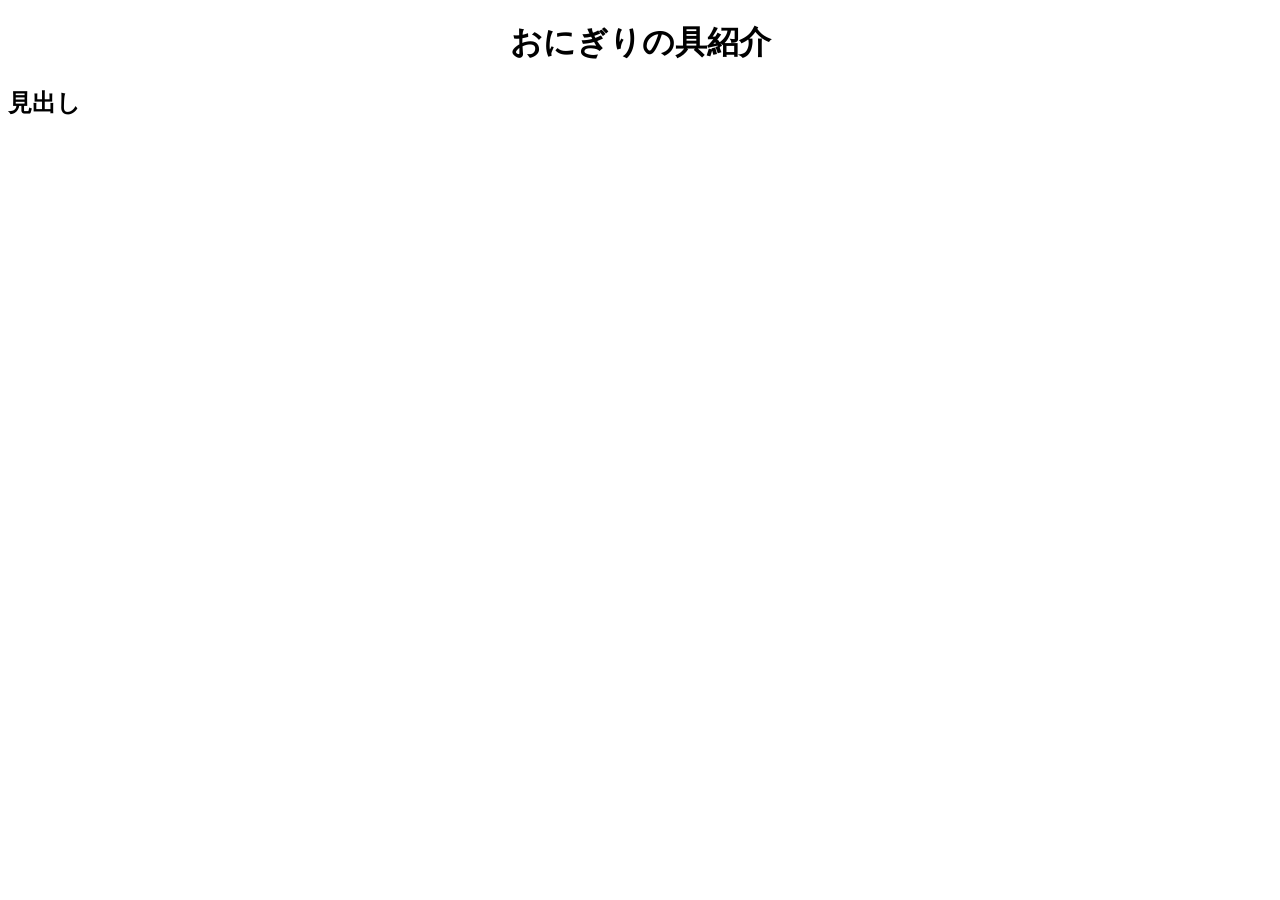
==== index.html @ 4bd6add8 "change file name" ====
<!DOCTYPE html>
<html lang="ja">
<head>
    <meta charset="UTF-8">
    <link rel="stylesheet" type="text/css" href="css/index.css">
    <title>おにぎり紹介</title>
</head>
<body>
    <h1>おにぎりの具紹介</h1>
    <!--画像をつける-->
    <h2>見出し</h2>
    <!--それぞれの具の写真とサイトへのリンクを貼る-->
</body>
</html>
---- css/index.css ----
h1 {
    text-align: center;
}
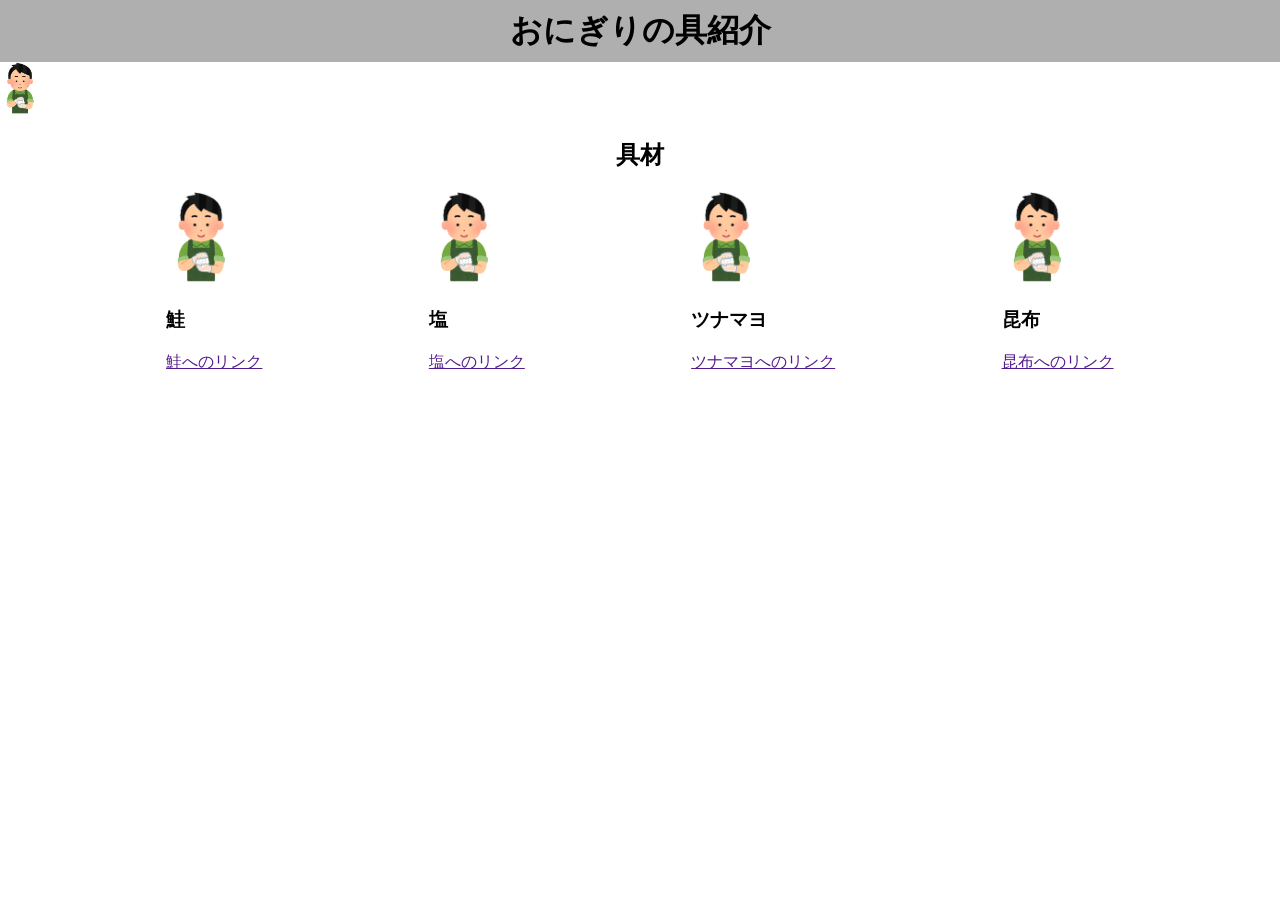
==== commit d4a29c55: "Create index format 最初に表示されるページの簡単なレイアウトを作成しました" ====
--- a/index.html
+++ b/index.html
@@ -6,9 +6,36 @@
     <title>おにぎり紹介</title>
 </head>
 <body>
+    <header>
     <h1>おにぎりの具紹介</h1>
-    <!--画像をつける-->
-    <h2>見出し</h2>
-    <!--それぞれの具の写真とサイトへのリンクを貼る-->
+    </header>
+    <div class="slideshow">
+        <!-- この中に画像を複数並べてスライドショーみたいに表示したい -->
+        <img src="img/cooking_onigiri_man_tebukuro.png" alt="写真">
+    </div>
+    <h2>具材</h2>
+    <div class="guide">
+        <div class="guzai">
+            <img src="img/cooking_onigiri_man_tebukuro.png" alt="写真">
+            <h3>鮭</h3>
+            <p><a href="">鮭へのリンク</a></p>
+        </div>
+        <div class="guzai">
+            <img src="img/cooking_onigiri_man_tebukuro.png" alt="写真">
+            <h3>塩</h3>
+            <p><a href="">塩へのリンク</a></p>
+        </div>
+        <div class="guzai">
+            <img src="img/cooking_onigiri_man_tebukuro.png" alt="写真">
+            <h3>ツナマヨ</h3>
+            <p><a href="">ツナマヨへのリンク</a></p>
+        </div>
+        <div class="guzai">
+            <img src="img/cooking_onigiri_man_tebukuro.png" alt="写真">
+            <h3>昆布</h3>
+            <p><a href="">昆布へのリンク</a></p>
+        </div>
+    </div>
+
 </body>
 </html>
--- a/css/index.css
+++ b/css/index.css
@@ -1,3 +1,29 @@
-h1 {
+/* htmlデフォルトの余白を削除 */
+body {
+    margin: 0;
+    padding: 0;
+}
+
+header h1{
     text-align: center;
+    background-color: rgb(175, 175, 175);
+    padding: 9px;
+    margin: 0;
+}
+
+.slideshow img{
+    width: 40px;
+}
+
+h2 {
+    text-align: center;
+}
+
+.guide {
+    display: flex;
+    justify-content: space-evenly;
+}
+
+.guzai img {
+    width: 70px;
 }
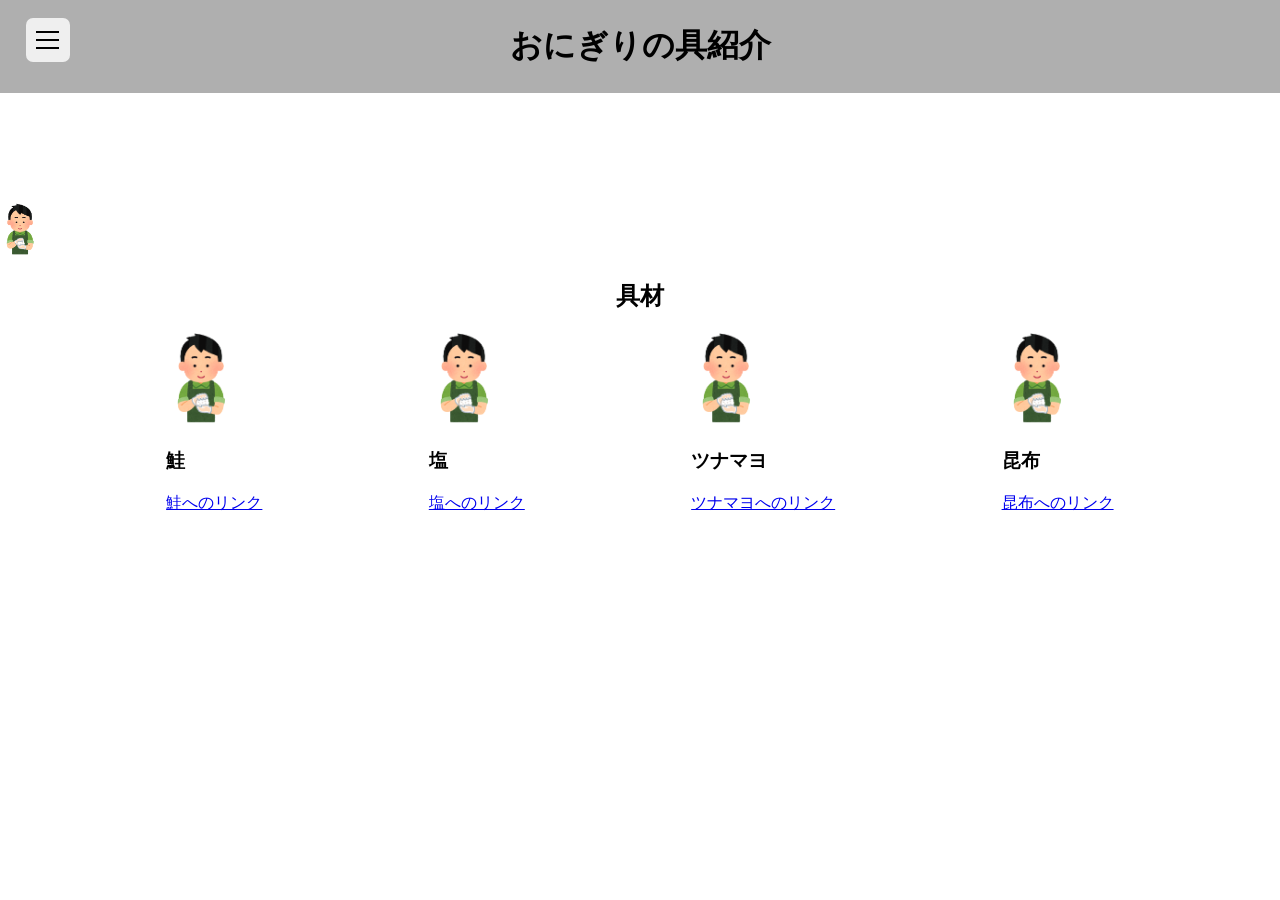
==== commit b922306a: "Delete html folder" ====
--- a/index.html
+++ b/index.html
@@ -7,8 +7,24 @@
 </head>
 <body>
     <header>
-    <h1>おにぎりの具紹介</h1>
+        <h1>おにぎりの具紹介</h1>
     </header>
+    <button id="burger">
+        <span></span>
+        <span></span>
+        <span></span>
+    </button>
+    <nav id="menu">
+        <ul>
+            <li><a href="index.html">ホーム</a></li>
+            <li><a href="salmon.html">鮭</a></li>
+            <li><a href="salt.html">塩</a></li>
+            <li><a href="tunamayo.html">ツナマヨ</a></li>
+            <li><a href="kelp.html">昆布</a></li>
+        </ul>
+    </nav>
+
+    <main>
     <div class="slideshow">
         <!-- この中に画像を複数並べてスライドショーみたいに表示したい -->
         <img src="img/cooking_onigiri_man_tebukuro.png" alt="写真">
@@ -18,24 +34,25 @@
         <div class="guzai">
             <img src="img/cooking_onigiri_man_tebukuro.png" alt="写真">
             <h3>鮭</h3>
-            <p><a href="">鮭へのリンク</a></p>
+            <p><a href="salmon.html">鮭へのリンク</a></p>
         </div>
         <div class="guzai">
             <img src="img/cooking_onigiri_man_tebukuro.png" alt="写真">
             <h3>塩</h3>
-            <p><a href="">塩へのリンク</a></p>
+            <p><a href="salt.html">塩へのリンク</a></p>
         </div>
         <div class="guzai">
             <img src="img/cooking_onigiri_man_tebukuro.png" alt="写真">
             <h3>ツナマヨ</h3>
-            <p><a href="">ツナマヨへのリンク</a></p>
+            <p><a href="tunamayo.html">ツナマヨへのリンク</a></p>
         </div>
         <div class="guzai">
             <img src="img/cooking_onigiri_man_tebukuro.png" alt="写真">
             <h3>昆布</h3>
-            <p><a href="">昆布へのリンク</a></p>
+            <p><a href="kelp.html">昆布へのリンク</a></p>
         </div>
     </div>
-
+    </main>
+    <script src="app.js"></script>
 </body>
 </html>
--- a/css/index.css
+++ b/css/index.css
@@ -4,11 +4,113 @@
     padding: 0;
 }
 
-header h1{
+header {
+    background-color: rgb(175, 175, 175);
+    padding: 3px;
+    margin: 0;
+}
+
+header h1 {
     text-align: center;
-    background-color: rgb(175, 175, 175);
-    padding: 9px;
-    margin: 0;
+}
+
+/* ハンバーガーボタンのスタイル */
+#burger {
+    display: grid;
+    position: fixed;
+    border-radius: 7px;
+    top: 2%;
+    left: 2%;
+    z-index: 200;
+    place-items: center;
+    width: 44px;
+    aspect-ratio: 1;
+    border: none;
+    z-index: 200;
+}
+
+/* ボタンにカーソルを合わせた時のスタイル */
+#burger:hover {
+    background-color: #ccc;
+    cursor: pointer;
+}
+
+/* ボタン内の横線作成 */
+#burger span {
+    display: block;
+    background-color: #000;
+    width: 70%;
+    height: 2px;
+    grid-area: 1 / 1 / -1 / -1;
+}
+#burger span:nth-child(1) {
+    transition: opacity 0.4s ease;
+}
+        
+#burger span:nth-child(2) {
+    translate: 0 -0.5rem;
+}
+#burger span:nth-child(3) {
+    translate: 0 0.5rem;
+}
+#burger span:nth-child(2),
+#burger span:nth-child(3) {
+    transition: rotate 0.4s ease, translate 0.4s ease;
+}
+
+/* ボタンが押された時のアニメーション */
+#burger.is-active span:nth-child(1) {
+    opacity: 0;
+}
+#burger.is-active span:nth-child(2) {
+    rotate: 45deg;
+    translate: 0 0;
+}
+#burger.is-active span:nth-child(3) {
+    rotate: -45deg;
+    translate: 0 0;
+}
+
+/* メニュー画面 */
+#menu {
+    position: fixed;
+    z-index: 150;
+    top: 0px;
+    width: 100%;
+    height: 100vh;
+    background-color: rgba(51, 51, 51, 0.95);
+    transform: translateY(-100%); /* ボタンが押されていないときは画面外に表示 */
+    transition: transform 0.5s ease;
+}
+
+#menu.is-active {
+    transform: translateY(0);
+}
+
+#menu ul {
+    list-style: none;
+    text-align: center;
+    margin: 100px 0;
+    padding: 0;
+}
+
+#menu a {
+    display: inline-block;
+    padding: 10px 20px;
+    text-decoration: 0;
+    color: #fff;
+    margin: 10px 0;
+    font-size: 25px;
+}
+
+#menu a:hover {
+    color: red;
+    text-decoration: underline;
+    text-underline-offset: 8px;
+}
+
+main {
+    padding-top: 110px;
 }
 
 .slideshow img{
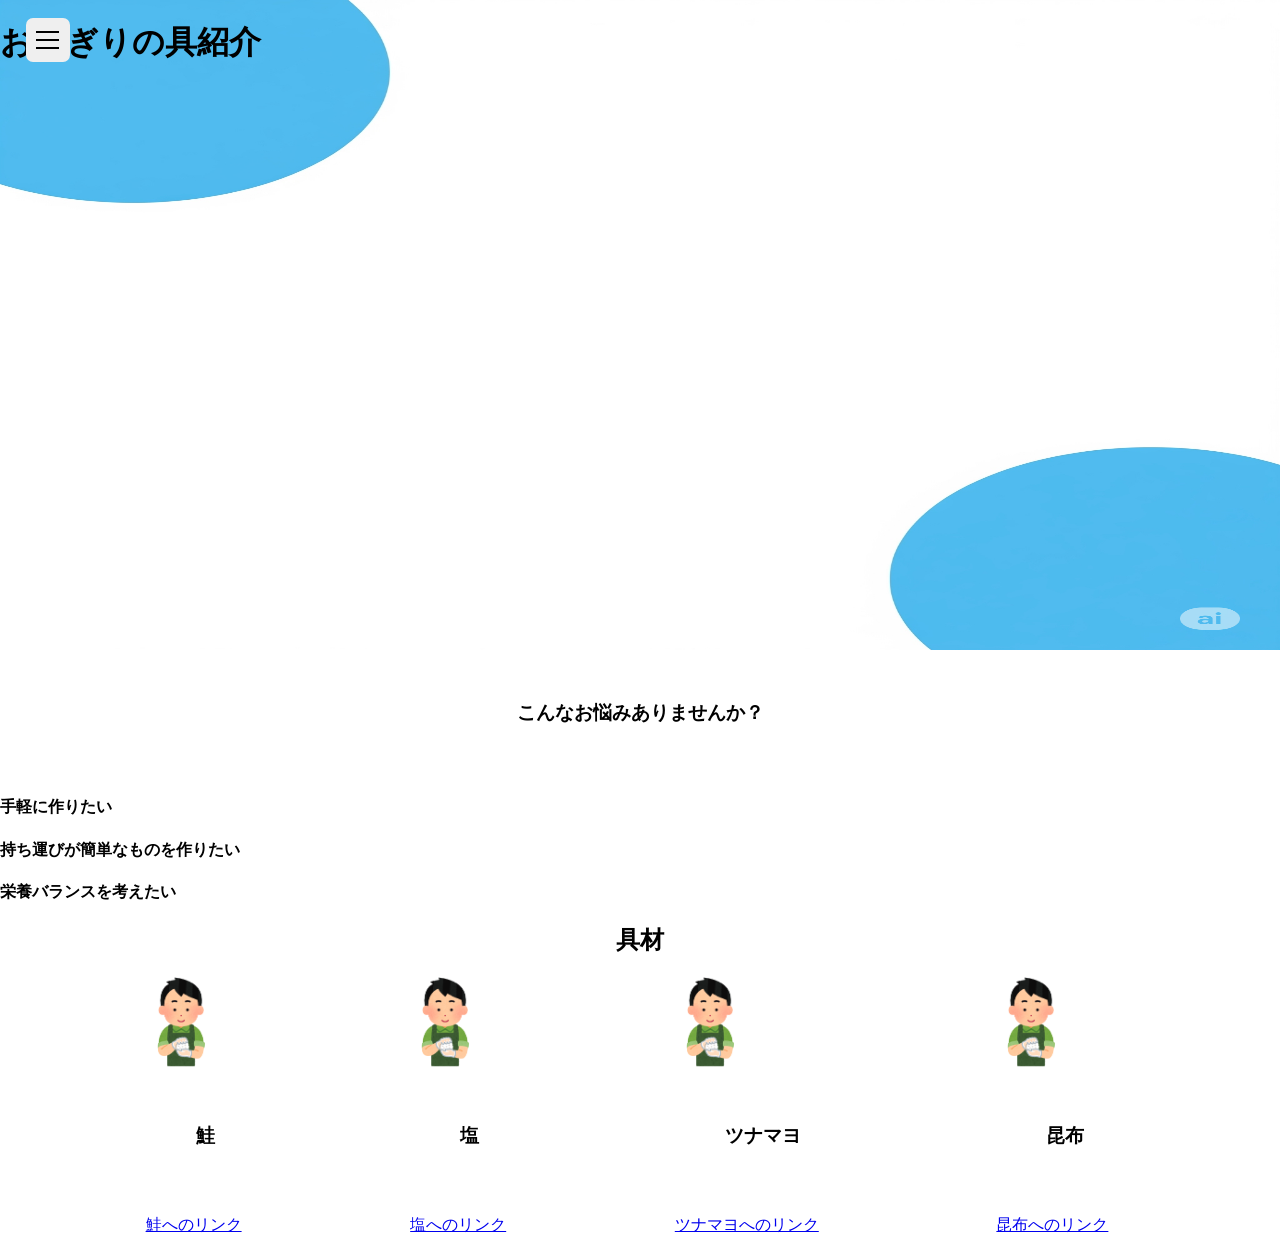
==== commit 27c92399: "Update index ぼろぼろ" ====
--- a/index.html
+++ b/index.html
@@ -25,33 +25,48 @@
     </nav>
 
     <main>
-    <div class="slideshow">
-        <!-- この中に画像を複数並べてスライドショーみたいに表示したい -->
-        <img src="img/cooking_onigiri_man_tebukuro.png" alt="写真">
-    </div>
-    <h2>具材</h2>
-    <div class="guide">
-        <div class="guzai">
-            <img src="img/cooking_onigiri_man_tebukuro.png" alt="写真">
-            <h3>鮭</h3>
-            <p><a href="salmon.html">鮭へのリンク</a></p>
+        <!-- <div class="top-block">
+            <img src="img/32768537_s.jpg" alt="おにぎりの画像">
+        </div> -->
+        <div class="slideshow">
+            <!-- この中に画像を複数並べてスライドショーみたいに表示したい -->
         </div>
-        <div class="guzai">
-            <img src="img/cooking_onigiri_man_tebukuro.png" alt="写真">
-            <h3>塩</h3>
-            <p><a href="salt.html">塩へのリンク</a></p>
+        <div class="intro">
+            <div class="content-bad">
+                <h3>こんなお悩みありませんか？</h3>
+                <div class="content-block">
+                    <h4>手軽に作りたい</h4>
+                </div>
+                <div class="content-block">
+                    <h4>持ち運びが簡単なものを作りたい</h4>
+                </div>
+                <div class="content-block">
+                    <h4>栄養バランスを考えたい</h4>
+                </div>
+            </div>
+        <h2>具材</h2>
+        <div class="guide">
+            <div class="guzai">
+                <img src="img/cooking_onigiri_man_tebukuro.png" alt="写真">
+                <h3>鮭</h3>
+                <p><a href="salmon.html">鮭へのリンク</a></p>
+            </div>
+            <div class="guzai">
+                <img src="img/cooking_onigiri_man_tebukuro.png" alt="写真">
+                <h3>塩</h3>
+                <p><a href="salt.html">塩へのリンク</a></p>
+            </div>
+            <div class="guzai">
+                <img src="img/cooking_onigiri_man_tebukuro.png" alt="写真">
+                <h3>ツナマヨ</h3>
+                <p><a href="tunamayo.html">ツナマヨへのリンク</a></p>
+            </div>
+            <div class="guzai">
+                <img src="img/cooking_onigiri_man_tebukuro.png" alt="写真">
+                <h3>昆布</h3>
+                <p><a href="kelp.html">昆布へのリンク</a></p>
+            </div>
         </div>
-        <div class="guzai">
-            <img src="img/cooking_onigiri_man_tebukuro.png" alt="写真">
-            <h3>ツナマヨ</h3>
-            <p><a href="tunamayo.html">ツナマヨへのリンク</a></p>
-        </div>
-        <div class="guzai">
-            <img src="img/cooking_onigiri_man_tebukuro.png" alt="写真">
-            <h3>昆布</h3>
-            <p><a href="kelp.html">昆布へのリンク</a></p>
-        </div>
-    </div>
     </main>
     <script src="app.js"></script>
 </body>
--- a/css/index.css
+++ b/css/index.css
@@ -5,13 +5,18 @@
 }
 
 header {
+    display: flex;
     background-color: rgb(175, 175, 175);
-    padding: 3px;
+    width: 100%;
+    height: 650px;
     margin: 0;
+    background: url(../img/background_blue.png);
+    background-size: 100% 100%;
+    background-repeat: no-repeat;
 }
 
 header h1 {
-    text-align: center;
+    
 }
 
 /* ハンバーガーボタンのスタイル */
@@ -74,6 +79,10 @@
 /* メニュー画面 */
 #menu {
     position: fixed;
+    display: flex;
+    align-items: center;
+    justify-content: center;
+    overflow-y: auto;
     z-index: 150;
     top: 0px;
     width: 100%;
@@ -90,7 +99,7 @@
 #menu ul {
     list-style: none;
     text-align: center;
-    margin: 100px 0;
+    margin: 0;
     padding: 0;
 }
 
@@ -109,12 +118,36 @@
     text-underline-offset: 8px;
 }
 
+.top-block {
+    margin: 0;
+    padding: 0;
+    display: flex;
+    justify-content: center;
+    
+}
+
+.top-block  img {
+    width: 100%;
+    
+}
+
 main {
-    padding-top: 110px;
 }
 
 .slideshow img{
     width: 40px;
+}
+
+.intro h3{
+    margin: 0;
+    padding: 50px;
+    text-align: center;
+}
+
+
+.content-bad {
+    /* background: url(../img/Gemini_Generated_Image_ajfbmzajfbmzajfb.png); */
+    /* color: #fff; */
 }
 
 h2 {
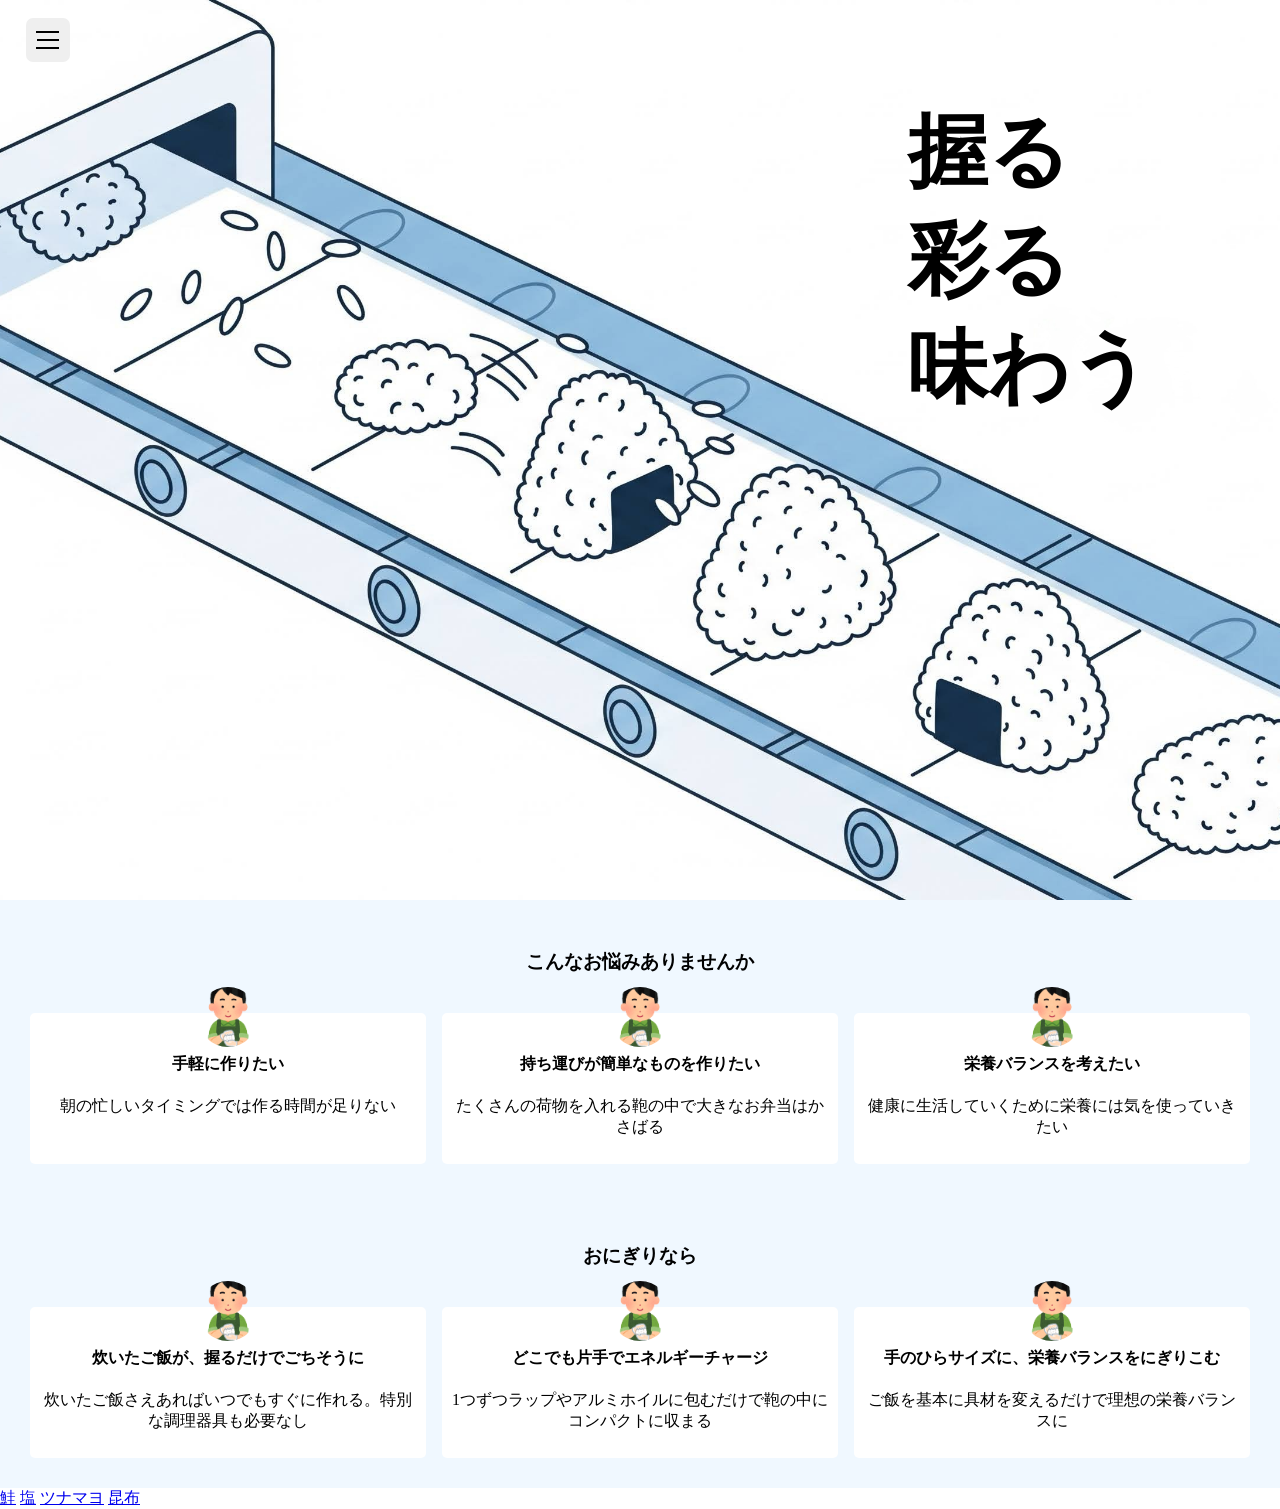
==== commit d8d0e951: "okiba => index" ====
--- a/index.html
+++ b/index.html
@@ -1,73 +1,84 @@
 <!DOCTYPE html>
 <html lang="ja">
-<head>
-    <meta charset="UTF-8">
-    <link rel="stylesheet" type="text/css" href="css/index.css">
-    <title>おにぎり紹介</title>
-</head>
-<body>
-    <header>
-        <h1>おにぎりの具紹介</h1>
-    </header>
-    <button id="burger">
-        <span></span>
-        <span></span>
-        <span></span>
-    </button>
-    <nav id="menu">
-        <ul>
-            <li><a href="index.html">ホーム</a></li>
-            <li><a href="salmon.html">鮭</a></li>
-            <li><a href="salt.html">塩</a></li>
-            <li><a href="tunamayo.html">ツナマヨ</a></li>
-            <li><a href="kelp.html">昆布</a></li>
-        </ul>
-    </nav>
-
-    <main>
-        <!-- <div class="top-block">
-            <img src="img/32768537_s.jpg" alt="おにぎりの画像">
-        </div> -->
-        <div class="slideshow">
-            <!-- この中に画像を複数並べてスライドショーみたいに表示したい -->
+    <head>
+        <meta charset="UTF-8" />
+        <link rel="stylesheet" href="css/okiba.css" type="text/css" />
+        <title>Document</title>
+    </head>
+    <body>
+        <div class="top">
+            <h1>握る<br />彩る<br />味わう</h1>
+            <img
+                src="img/onigiri_create.png"
+                alt="おにぎりがベルトコンベアーに流れながら作られる画像"
+            />
         </div>
-        <div class="intro">
-            <div class="content-bad">
-                <h3>こんなお悩みありませんか？</h3>
-                <div class="content-block">
+        <div class="container">
+            <h3>こんなお悩みありませんか</h3>
+            <div class="block">
+                <div class="card">
+                    <img src="img/cooking_onigiri_man_tebukuro.png" alt="" />
                     <h4>手軽に作りたい</h4>
+                    <p>朝の忙しいタイミングでは作る時間が足りない</p>
                 </div>
-                <div class="content-block">
+                <div class="card">
+                    <img src="img/cooking_onigiri_man_tebukuro.png" alt="" />
                     <h4>持ち運びが簡単なものを作りたい</h4>
+                    <p>たくさんの荷物を入れる鞄の中で大きなお弁当はかさばる</p>
                 </div>
-                <div class="content-block">
+                <div class="card">
+                    <img src="img/cooking_onigiri_man_tebukuro.png" alt="" />
                     <h4>栄養バランスを考えたい</h4>
+                    <p>健康に生活していくために栄養には気を使っていきたい</p>
                 </div>
             </div>
-        <h2>具材</h2>
-        <div class="guide">
-            <div class="guzai">
-                <img src="img/cooking_onigiri_man_tebukuro.png" alt="写真">
-                <h3>鮭</h3>
-                <p><a href="salmon.html">鮭へのリンク</a></p>
-            </div>
-            <div class="guzai">
-                <img src="img/cooking_onigiri_man_tebukuro.png" alt="写真">
-                <h3>塩</h3>
-                <p><a href="salt.html">塩へのリンク</a></p>
-            </div>
-            <div class="guzai">
-                <img src="img/cooking_onigiri_man_tebukuro.png" alt="写真">
-                <h3>ツナマヨ</h3>
-                <p><a href="tunamayo.html">ツナマヨへのリンク</a></p>
-            </div>
-            <div class="guzai">
-                <img src="img/cooking_onigiri_man_tebukuro.png" alt="写真">
-                <h3>昆布</h3>
-                <p><a href="kelp.html">昆布へのリンク</a></p>
+        </div>
+        <div class="container">
+            <h3>おにぎりなら</h3>
+            <div class="block">
+                <div class="card">
+                    <img src="img/cooking_onigiri_man_tebukuro.png" alt="" />
+                    <h4>炊いたご飯が、握るだけでごちそうに</h4>
+                    <p>
+                        炊いたご飯さえあればいつでもすぐに作れる。特別な調理器具も必要なし
+                    </p>
+                </div>
+                <div class="card">
+                    <img src="img/cooking_onigiri_man_tebukuro.png" alt="" />
+                    <h4>どこでも片手でエネルギーチャージ</h4>
+                    <p>
+                        1つずつラップやアルミホイルに包むだけで鞄の中にコンパクトに収まる
+                    </p>
+                </div>
+                <div class="card">
+                    <img src="img/cooking_onigiri_man_tebukuro.png" alt="" />
+                    <h4>手のひらサイズに、栄養バランスをにぎりこむ</h4>
+                    <p>ご飯を基本に具材を変えるだけで理想の栄養バランスに</p>
+                </div>
             </div>
         </div>
-    </main>
-    <script src="app.js"></script>
-</body>
-</html>+        <div class="link_block">
+            <a id="salmon" href="salmon.html">鮭</a>
+            <a id="salt" href="salt.html">塩</a>
+            <a id="tunamayo" href="tunamayo.html">ツナマヨ</a>
+            <a id="kelp" href="kelp.html">昆布</a>
+        </div>
+        <!-- メニュー -->
+        <button id="burger">
+            <span></span>
+            <span></span>
+            <span></span>
+        </button>
+        <nav id="menu">
+            <ul>
+                <li><a href="index.html">ホーム</a></li>
+                <li><a href="salmon.html">鮭</a></li>
+                <li><a href="salt.html">塩</a></li>
+                <li><a href="tunamayo.html">ツナマヨ</a></li>
+                <li><a href="kelp.html">昆布</a></li>
+            </ul>
+        </nav>
+
+        <script src="app.js"></script>
+    </body>
+</html>
--- a/css/okiba.css
+++ b/css/okiba.css
@@ -0,0 +1,159 @@
+body {
+    margin: 0;
+    padding: 0;
+}
+
+.top {
+    width: 100%;
+    height: 900px;
+    position: relative;
+    overflow: hidden;
+}
+
+.top img {
+    width: 100%;
+    height: 100%;
+    object-fit: cover;
+}
+
+.top h1 {
+    position: absolute;
+    top: 5%;
+    right: 10%;
+    font-size: 80px;
+}
+
+.container {
+    background-color: aliceblue;
+    display: flex;
+    flex-flow: column;
+    text-align: center;
+    padding: 30px;
+}
+
+.block {
+    display: grid;
+    grid-template-columns: repeat(3, 1fr);
+    gap: 16px;
+}
+
+.card {
+    position: relative;
+    background-color: #fff;
+    margin-top: 20px;
+    padding: 10px;
+    border-radius: 5px;
+}
+
+.card h4 {
+    padding-top: 9px;
+}
+
+.card img {
+    width: 60px;
+    height: 60px;
+    border-radius: 50%;
+    object-fit: cover;
+    position: absolute;
+    left: 50%;
+    transform: translate(-50%, -60%);
+}
+
+/* ハンバーガーボタンのスタイル */
+#burger {
+    display: grid;
+    position: fixed;
+    border-radius: 7px;
+    top: 2%;
+    left: 2%;
+    z-index: 200;
+    place-items: center;
+    width: 44px;
+    aspect-ratio: 1;
+    border: none;
+    z-index: 200;
+}
+
+/* ボタンにカーソルを合わせた時のスタイル */
+#burger:hover {
+    background-color: #ccc;
+    cursor: pointer;
+}
+
+/* ボタン内の横線作成 */
+#burger span {
+    display: block;
+    background-color: #000;
+    width: 70%;
+    height: 2px;
+    grid-area: 1 / 1 / -1 / -1;
+}
+#burger span:nth-child(1) {
+    transition: opacity 0.4s ease;
+}
+
+#burger span:nth-child(2) {
+    translate: 0 -0.5rem;
+}
+#burger span:nth-child(3) {
+    translate: 0 0.5rem;
+}
+#burger span:nth-child(2),
+#burger span:nth-child(3) {
+    transition: rotate 0.4s ease, translate 0.4s ease;
+}
+
+/* ボタンが押された時のアニメーション */
+#burger.is-active span:nth-child(1) {
+    opacity: 0;
+}
+#burger.is-active span:nth-child(2) {
+    rotate: 45deg;
+    translate: 0 0;
+}
+#burger.is-active span:nth-child(3) {
+    rotate: -45deg;
+    translate: 0 0;
+}
+
+/* メニュー画面 */
+#menu {
+    position: fixed;
+    display: flex;
+    align-items: center;
+    justify-content: center;
+    overflow-y: auto;
+    z-index: 150;
+    top: 0px;
+    width: 100%;
+    height: 100vh;
+    background-color: rgba(51, 51, 51, 0.95);
+    transform: translateY(-100%); /* ボタンが押されていないときは画面外に表示 */
+    transition: transform 0.5s ease;
+}
+
+#menu.is-active {
+    transform: translateY(0);
+}
+
+#menu ul {
+    list-style: none;
+    text-align: center;
+    margin: 0;
+    padding: 0;
+}
+
+#menu a {
+    display: inline-block;
+    padding: 10px 20px;
+    text-decoration: 0;
+    color: #fff;
+    margin: 10px 0;
+    font-size: 25px;
+}
+
+#menu a:hover {
+    color: red;
+    text-decoration: underline;
+    text-underline-offset: 8px;
+}
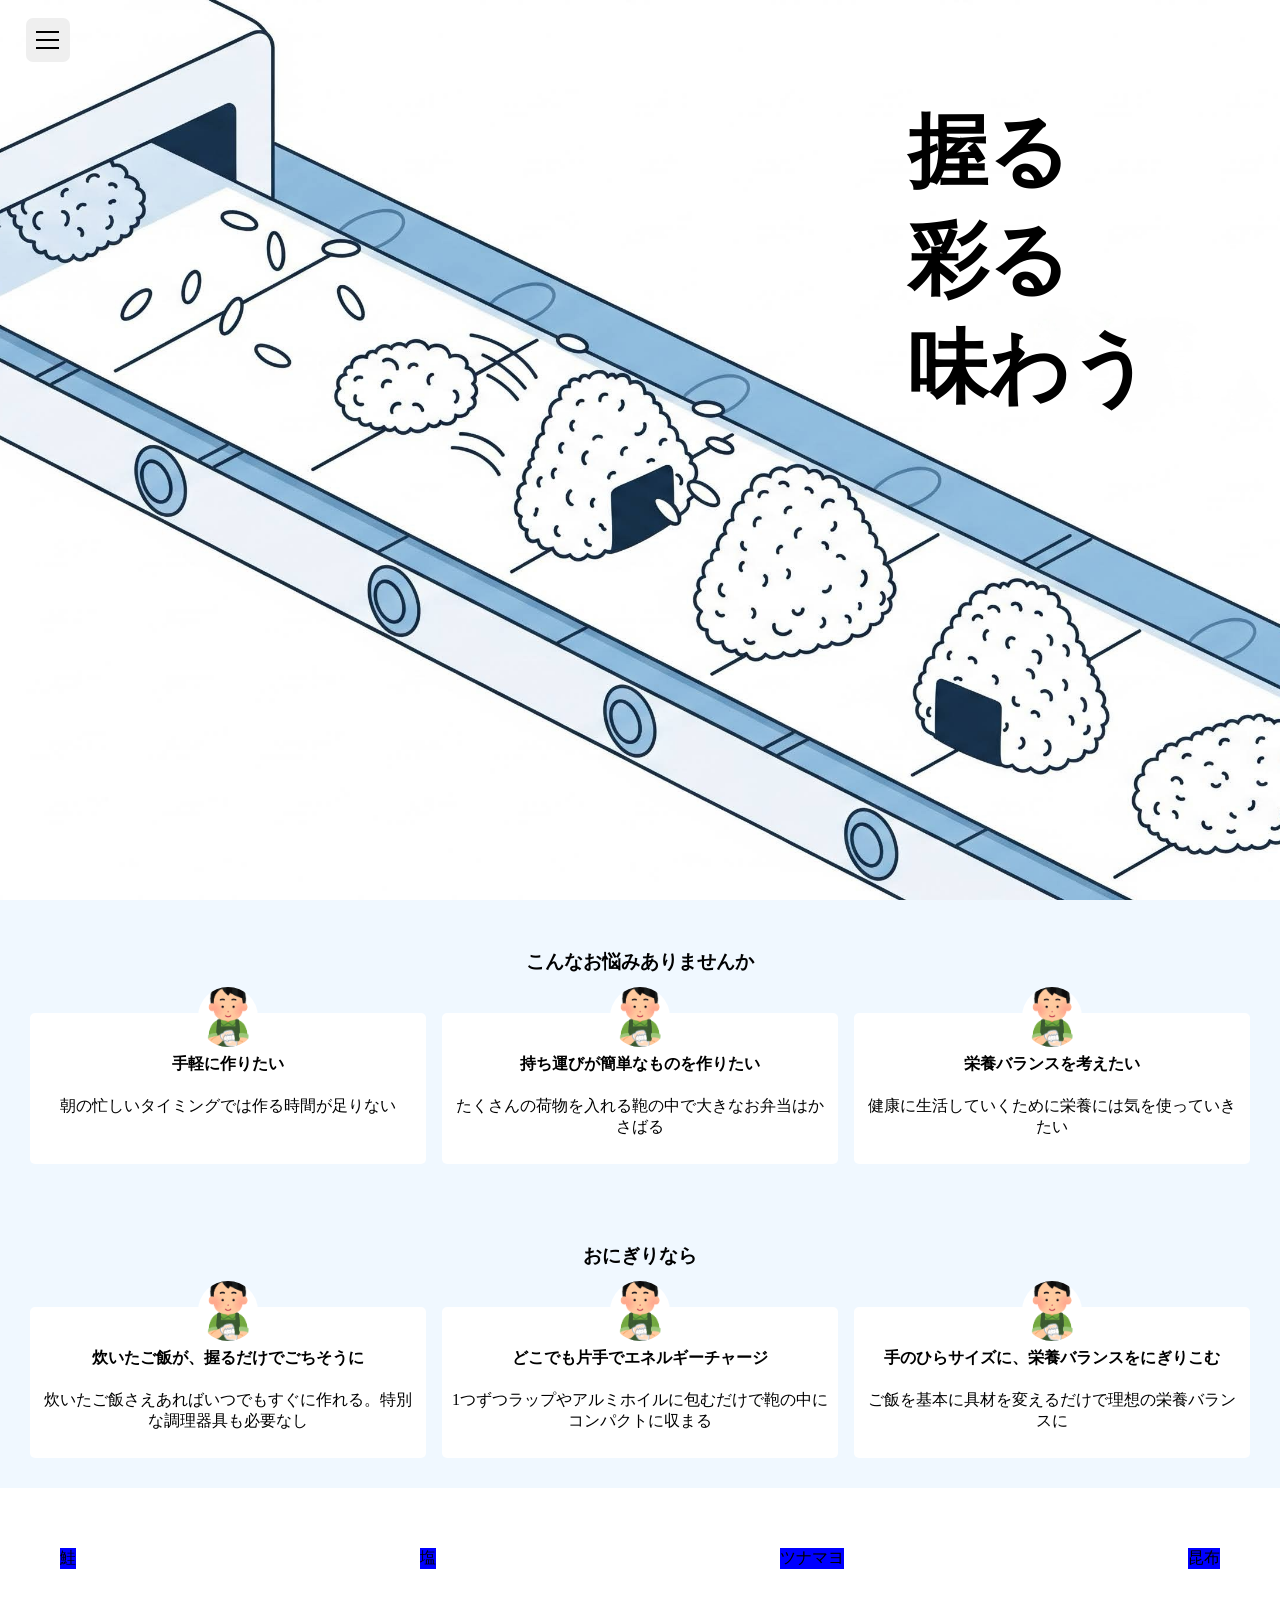
==== commit bdd81442: "Update css" ====
--- a/index.html
+++ b/index.html
@@ -2,7 +2,7 @@
 <html lang="ja">
     <head>
         <meta charset="UTF-8" />
-        <link rel="stylesheet" href="css/okiba.css" type="text/css" />
+        <link rel="stylesheet" href="css/index.css" type="text/css" />
         <title>Document</title>
     </head>
     <body>
--- a/css/index.css
+++ b/css/index.css
@@ -0,0 +1,172 @@
+body {
+    margin: 0;
+    padding: 0;
+}
+
+.top {
+    width: 100%;
+    height: 900px;
+    position: relative;
+    overflow: hidden;
+}
+
+.top img {
+    width: 100%;
+    height: 100%;
+    object-fit: cover;
+}
+
+.top h1 {
+    position: absolute;
+    top: 5%;
+    right: 10%;
+    font-size: 80px;
+}
+
+.container {
+    background-color: aliceblue;
+    display: flex;
+    flex-flow: column;
+    text-align: center;
+    padding: 30px;
+}
+
+.block {
+    display: grid;
+    grid-template-columns: repeat(3, 1fr);
+    gap: 16px;
+}
+
+.card {
+    position: relative;
+    background-color: #fff;
+    margin-top: 20px;
+    padding: 10px;
+    border-radius: 5px;
+}
+
+.card h4 {
+    padding-top: 9px;
+}
+
+.card img {
+    width: 60px;
+    height: 60px;
+    background-color: #fff;
+    border-radius: 50%;
+    object-fit: cover;
+    position: absolute;
+    left: 50%;
+    transform: translate(-50%, -60%);
+}
+
+.link_block {
+    padding: 60px;
+    display: flex;
+    justify-content: space-between;
+}
+
+.link_block a {
+    text-decoration: none;
+    color: #000;
+    background-color: blue;
+}
+
+/* ハンバーガーボタンのスタイル */
+#burger {
+    display: grid;
+    position: fixed;
+    border-radius: 7px;
+    top: 2%;
+    left: 2%;
+    z-index: 200;
+    place-items: center;
+    width: 44px;
+    aspect-ratio: 1;
+    border: none;
+    z-index: 200;
+}
+
+/* ボタンにカーソルを合わせた時のスタイル */
+#burger:hover {
+    background-color: #ccc;
+    cursor: pointer;
+}
+
+/* ボタン内の横線作成 */
+#burger span {
+    display: block;
+    background-color: #000;
+    width: 70%;
+    height: 2px;
+    grid-area: 1 / 1 / -1 / -1;
+}
+#burger span:nth-child(1) {
+    transition: opacity 0.4s ease;
+}
+
+#burger span:nth-child(2) {
+    translate: 0 -0.5rem;
+}
+#burger span:nth-child(3) {
+    translate: 0 0.5rem;
+}
+#burger span:nth-child(2),
+#burger span:nth-child(3) {
+    transition: rotate 0.4s ease, translate 0.4s ease;
+}
+
+/* ボタンが押された時のアニメーション */
+#burger.is-active span:nth-child(1) {
+    opacity: 0;
+}
+#burger.is-active span:nth-child(2) {
+    rotate: 45deg;
+    translate: 0 0;
+}
+#burger.is-active span:nth-child(3) {
+    rotate: -45deg;
+    translate: 0 0;
+}
+
+/* メニュー画面 */
+#menu {
+    position: fixed;
+    display: flex;
+    align-items: center;
+    justify-content: center;
+    overflow-y: auto;
+    z-index: 150;
+    top: 0px;
+    width: 100%;
+    height: 100vh;
+    background-color: rgba(51, 51, 51, 0.95);
+    transform: translateY(-100%); /* ボタンが押されていないときは画面外に表示 */
+    transition: transform 0.5s ease;
+}
+
+#menu.is-active {
+    transform: translateY(0);
+}
+
+#menu ul {
+    list-style: none;
+    text-align: center;
+    margin: 0;
+    padding: 0;
+}
+
+#menu a {
+    display: inline-block;
+    padding: 10px 20px;
+    text-decoration: 0;
+    color: #fff;
+    margin: 10px 0;
+    font-size: 25px;
+}
+
+#menu a:hover {
+    color: red;
+    text-decoration: underline;
+    text-underline-offset: 8px;
+}
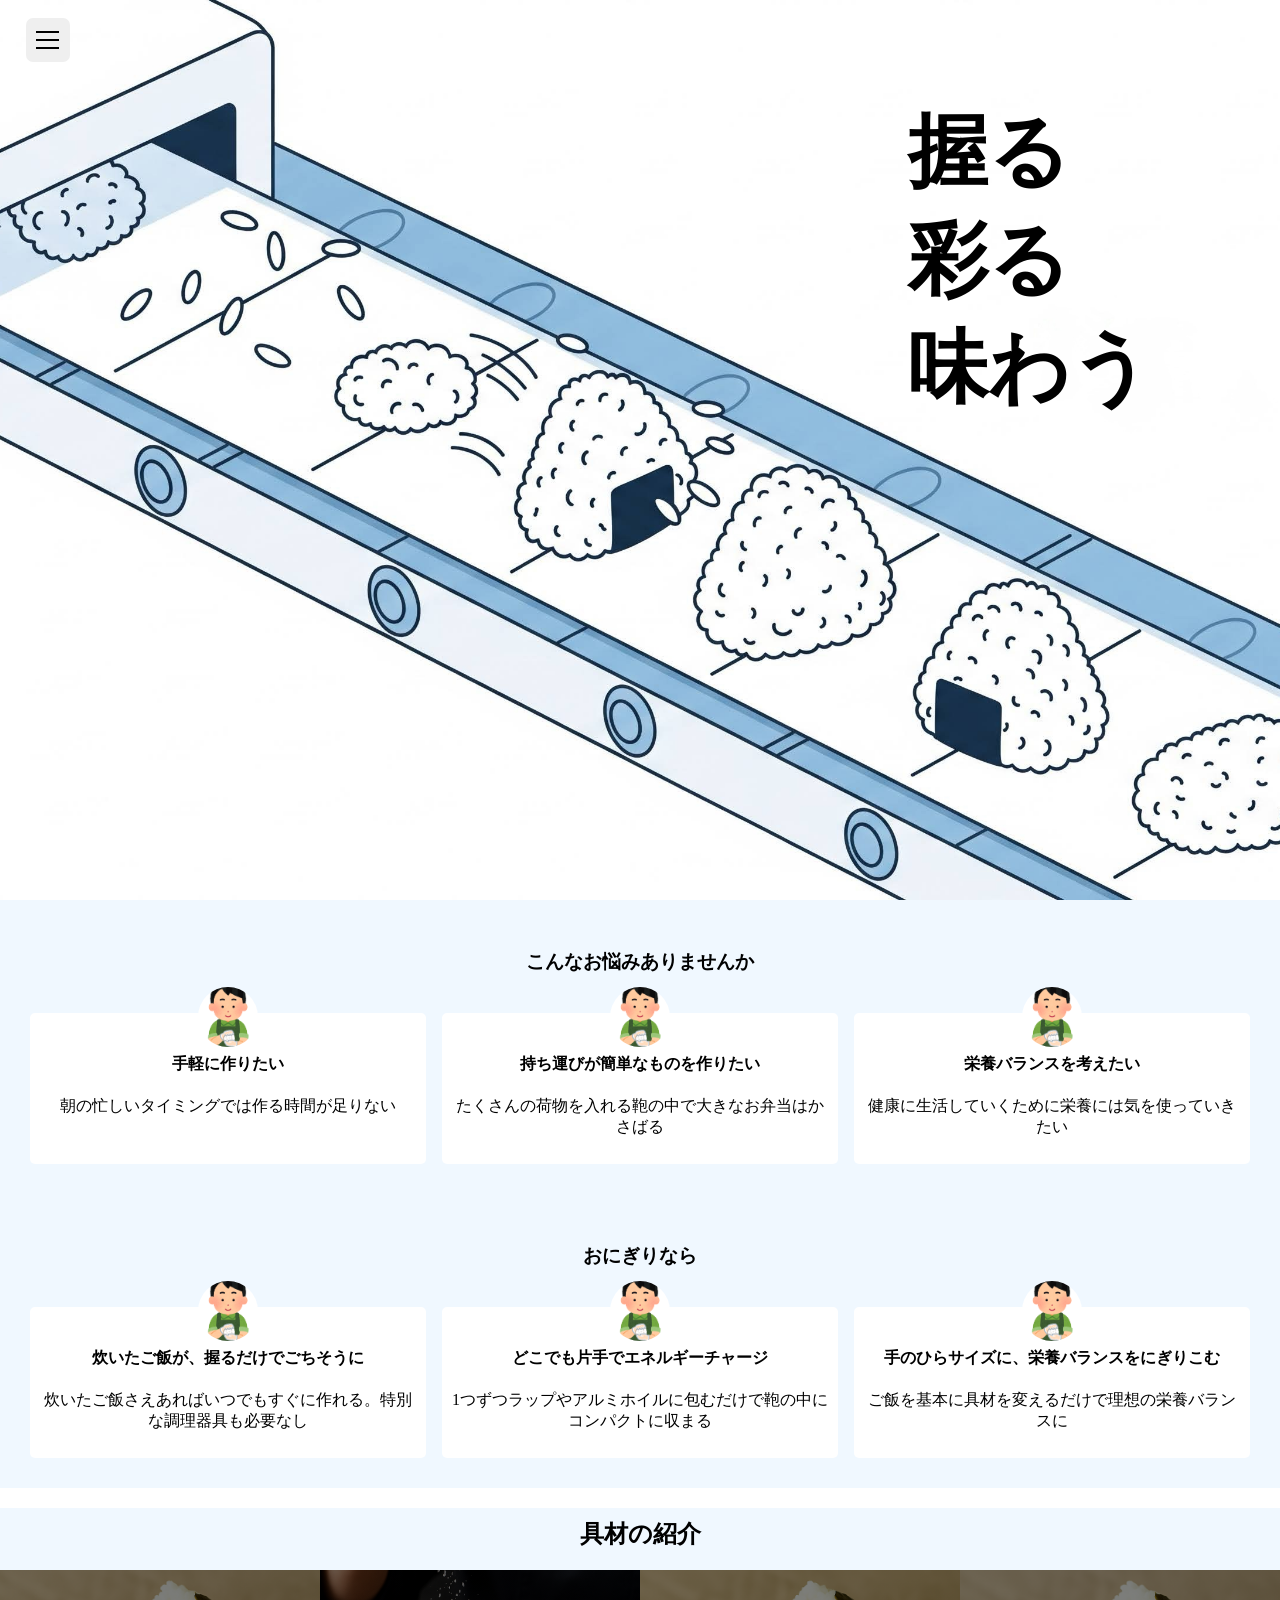
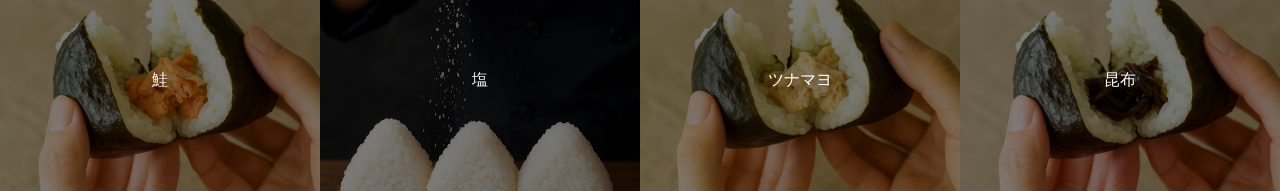
==== commit 8f7da0b0: "Update index" ====
--- a/index.html
+++ b/index.html
@@ -57,11 +57,15 @@
                 </div>
             </div>
         </div>
+
         <div class="link_block">
-            <a id="salmon" href="salmon.html">鮭</a>
-            <a id="salt" href="salt.html">塩</a>
-            <a id="tunamayo" href="tunamayo.html">ツナマヨ</a>
-            <a id="kelp" href="kelp.html">昆布</a>
+            <h2>具材の紹介</h2>
+            <div class="link_card">
+                <a id="salmon" href="salmon.html">鮭</a>
+                <a id="salt" href="salt.html">塩</a>
+                <a id="tunamayo" href="tunamayo.html">ツナマヨ</a>
+                <a id="kelp" href="kelp.html">昆布</a>
+            </div>
         </div>
         <!-- メニュー -->
         <button id="burger">
--- a/css/index.css
+++ b/css/index.css
@@ -61,15 +61,51 @@
 }
 
 .link_block {
-    padding: 60px;
+    text-align: center;
+    background-color: aliceblue;
+}
+
+.link_block h2 {
+    padding-top: 10px;
+}
+
+.link_card {
     display: flex;
-    justify-content: space-between;
-}
-
-.link_block a {
+}
+
+.link_card a {
+    display: block;
     text-decoration: none;
-    color: #000;
-    background-color: blue;
+    color: #fff;
+    background-size: cover;
+    background-position: center;
+    flex: 1;
+    text-align: center;
+    padding: 100px 0;
+}
+
+.link_card a:hover {
+    cursor: pointer;
+}
+
+#salmon {
+    background-image: linear-gradient(rgba(0, 0, 0, 0.5), rgba(0, 0, 0, 0.5)),
+        url("../img/salmon_image/salmon_image.png");
+}
+
+#salt {
+    background-image: linear-gradient(rgba(0, 0, 0, 0.5), rgba(0, 0, 0, 0.5)),
+        url("../img/salt.png");
+}
+
+#tunamayo {
+    background-image: linear-gradient(rgba(0, 0, 0, 0.5), rgba(0, 0, 0, 0.5)),
+        url("../img/tunamayo.png");
+}
+
+#kelp {
+    background-image: linear-gradient(rgba(0, 0, 0, 0.5), rgba(0, 0, 0, 0.5)),
+        url("../img/kelp_onigiri.png");
 }
 
 /* ハンバーガーボタンのスタイル */
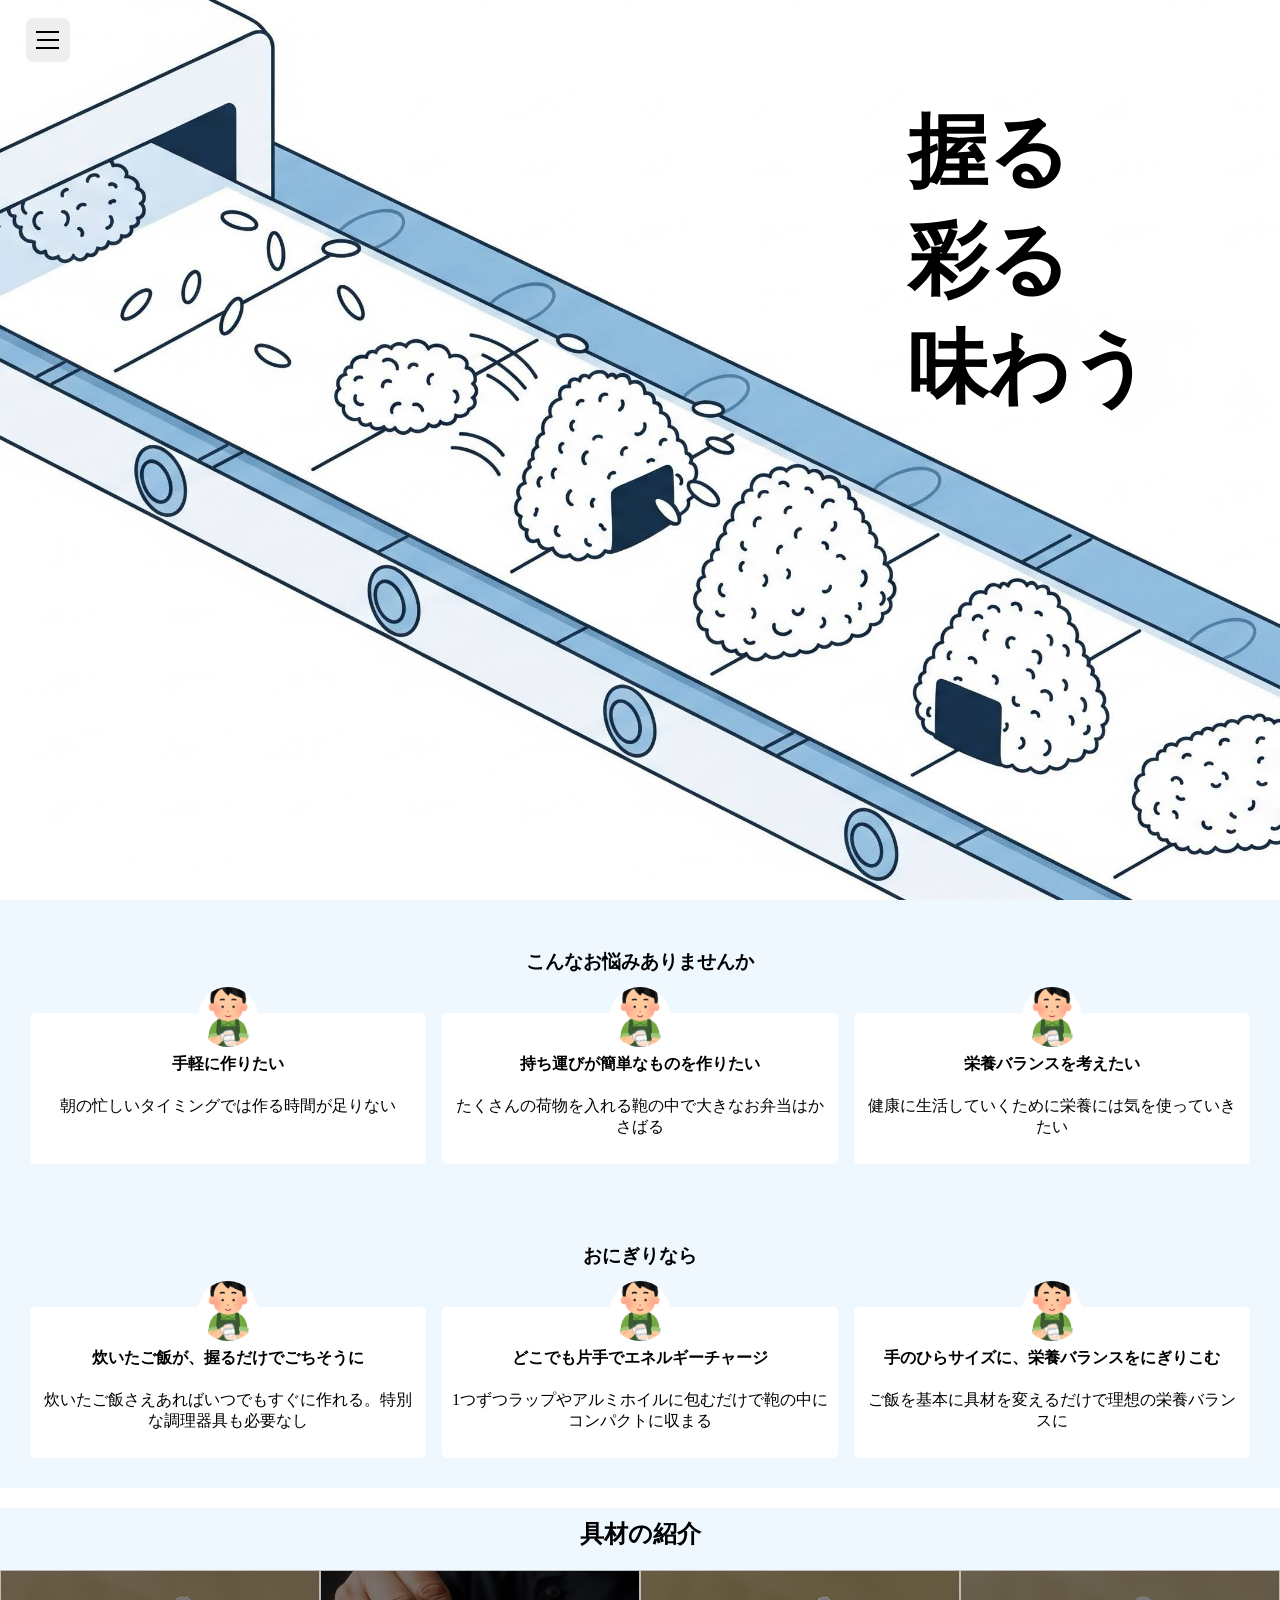
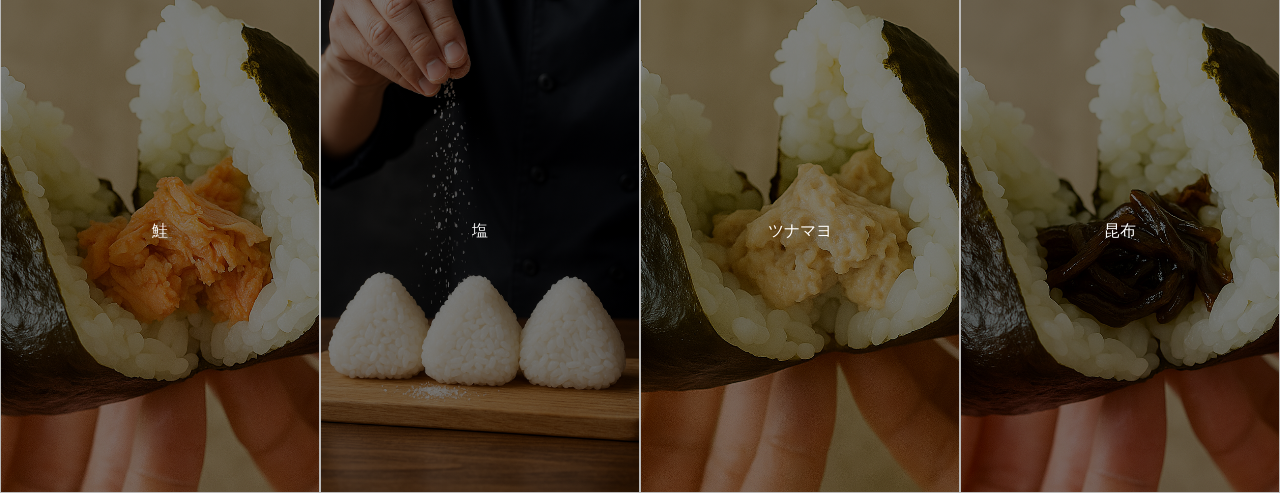
==== commit a07e6096: "塩　途中経過" ====
--- a/index.html
+++ b/index.html
@@ -3,7 +3,7 @@
     <head>
         <meta charset="UTF-8" />
         <link rel="stylesheet" href="css/index.css" type="text/css" />
-        <title>Document</title>
+        <title>おにぎり紹介</title>
     </head>
     <body>
         <div class="top">
--- a/css/index.css
+++ b/css/index.css
@@ -81,7 +81,8 @@
     background-position: center;
     flex: 1;
     text-align: center;
-    padding: 100px 0;
+    padding: 250px 0;
+    border: #bbb solid 1px;
 }
 
 .link_card a:hover {
